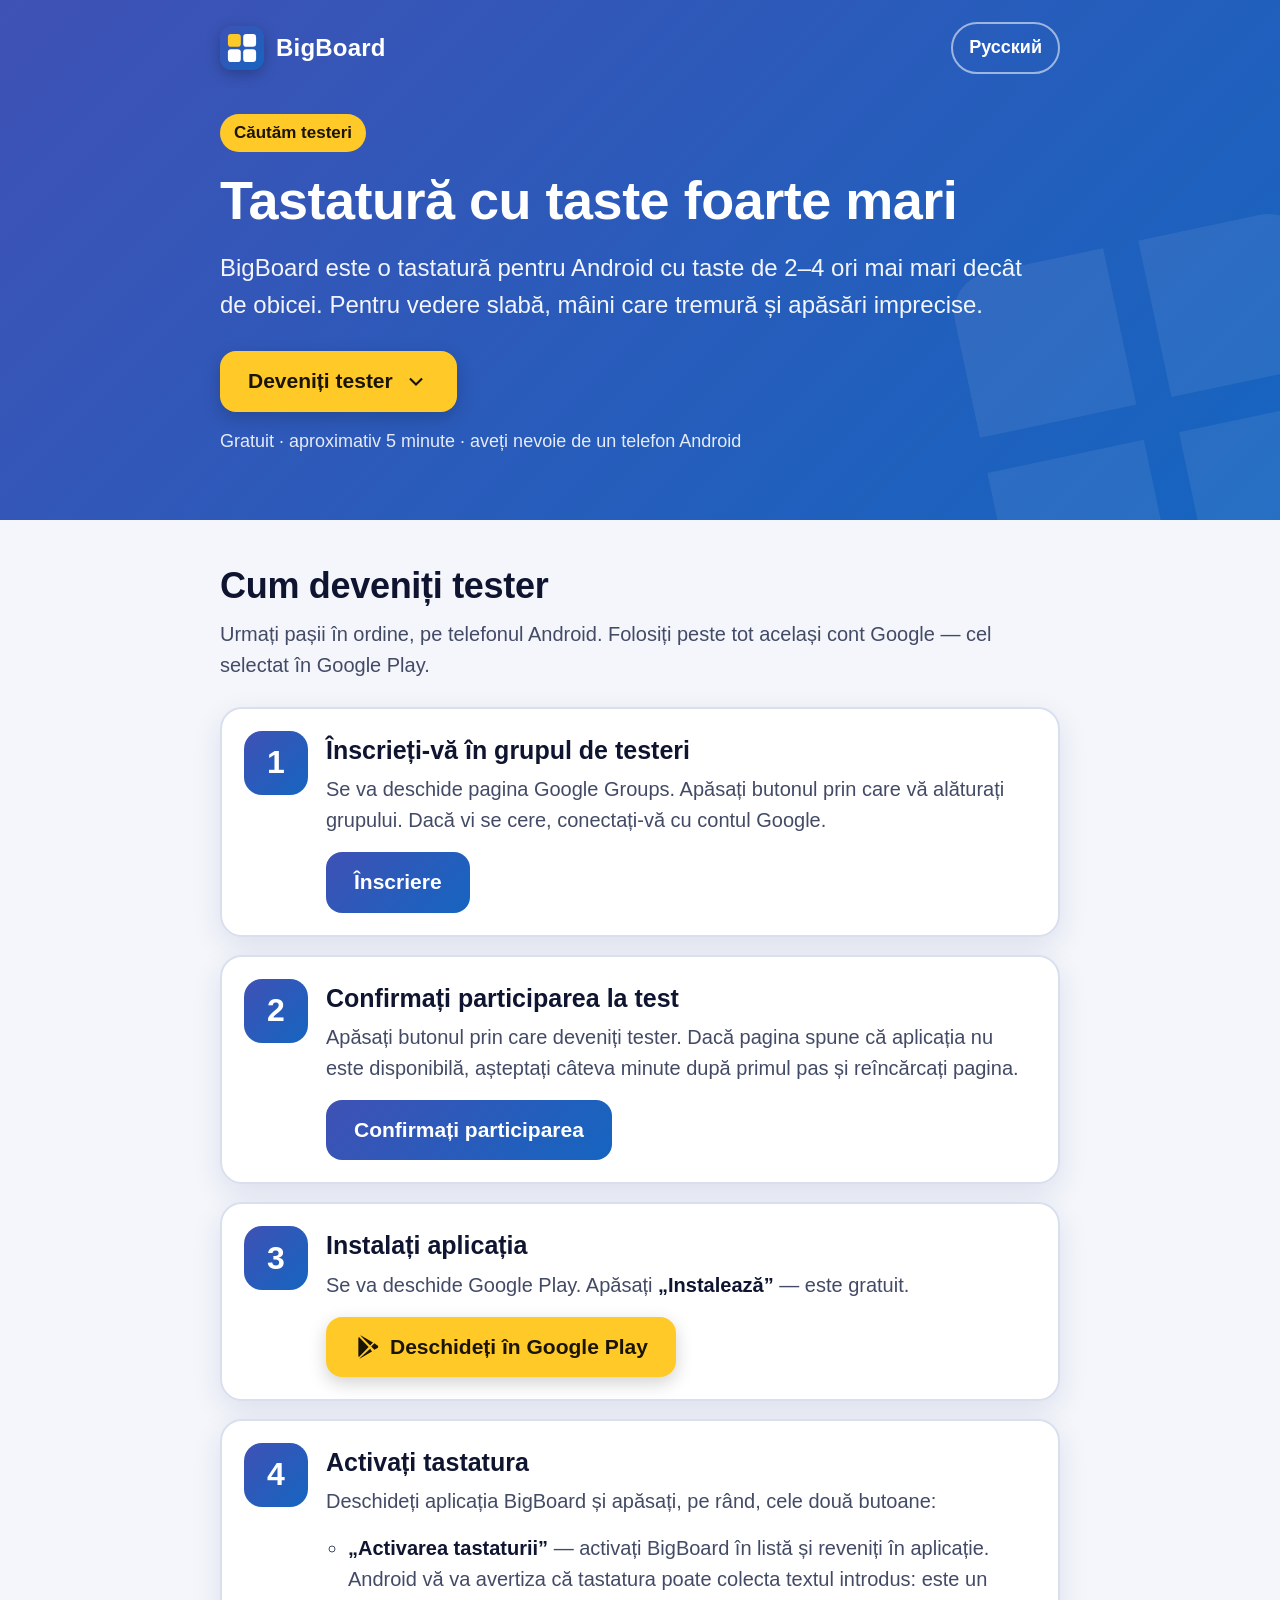
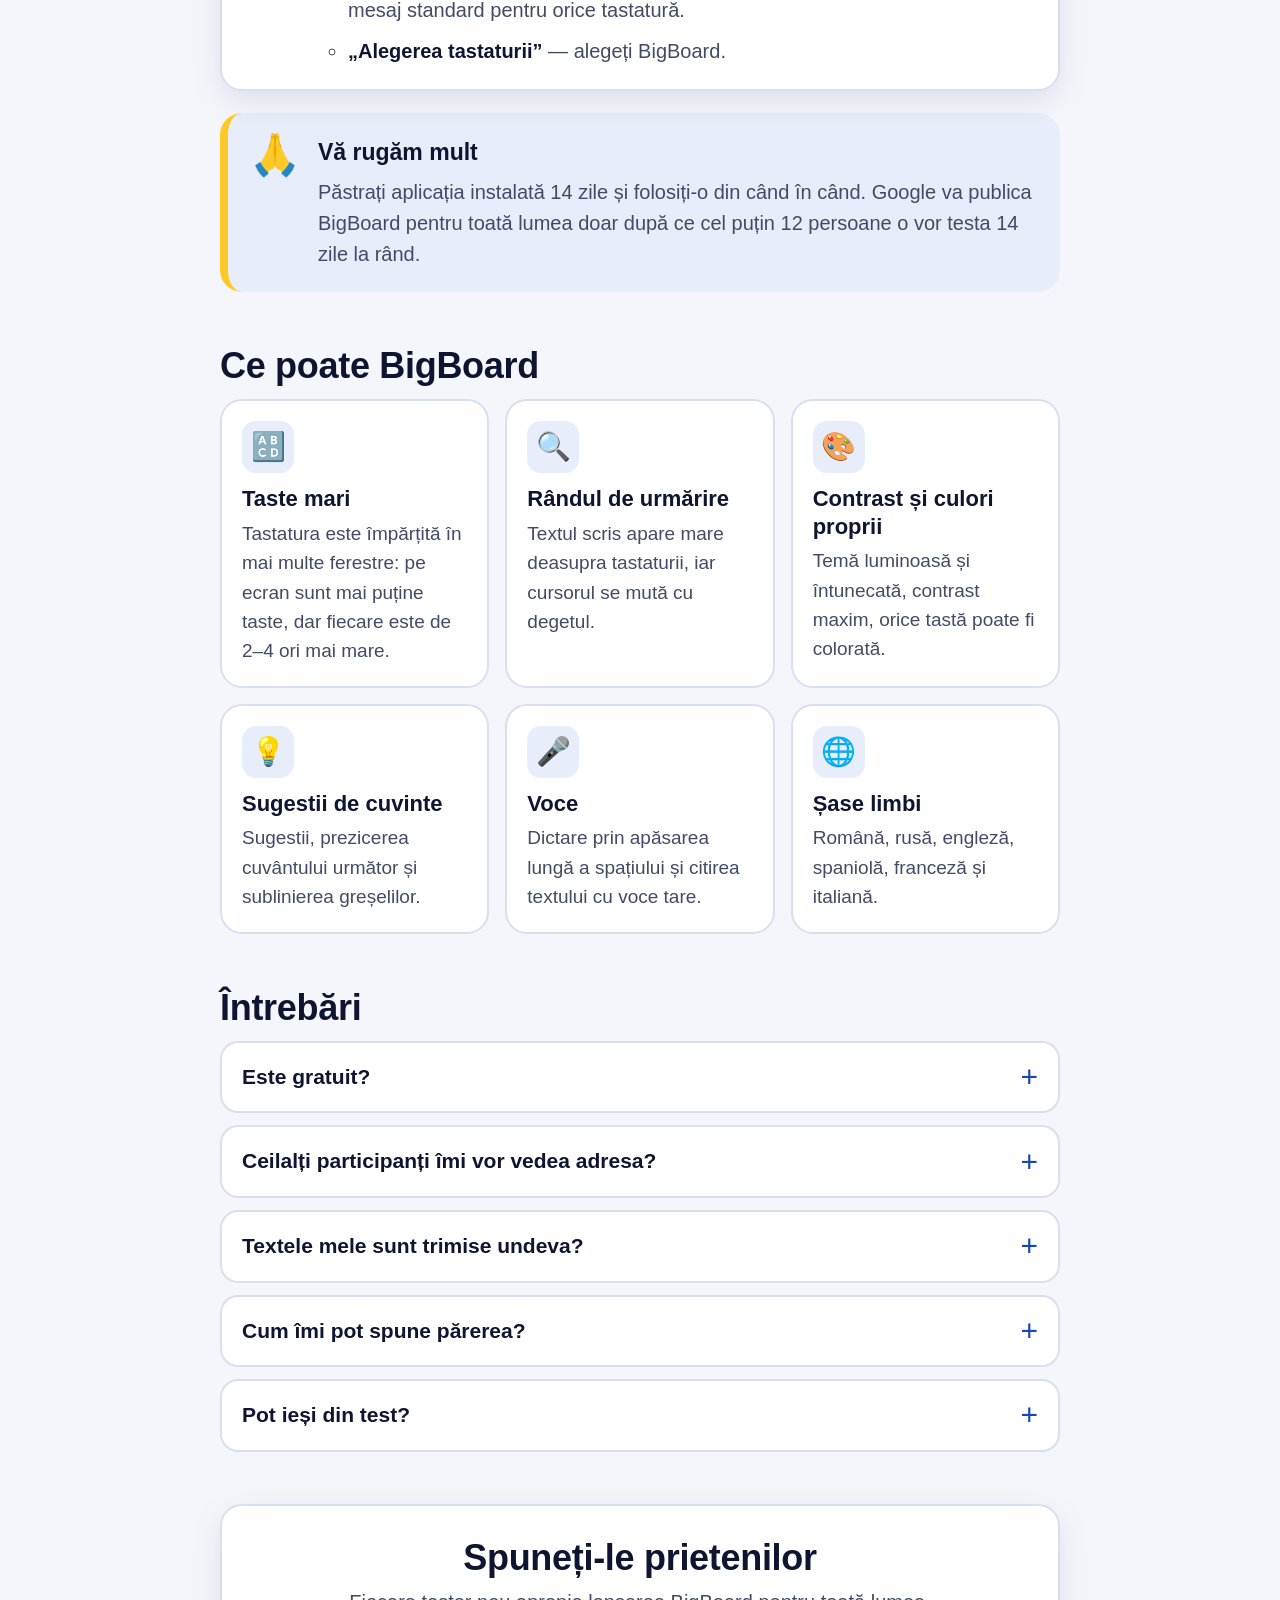
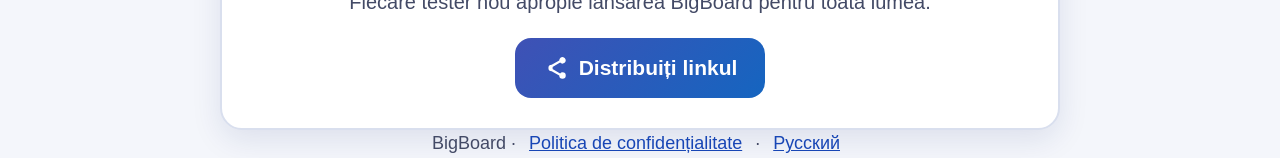
==== ro/index.html @ 8b1fb1ec "Страница набора тестировщиков BigBoard (RU/RO) Co-Authored-By: Claude Opus 5.5 <noreply@anthropic.co" ====
<!doctype html>
<html lang="ro">
<head>
  <meta charset="utf-8">
  <meta name="viewport" content="width=device-width, initial-scale=1">
  <title>BigBoard — deveniți tester</title>
  <meta name="description" content="Tastatură pentru Android cu taste foarte mari. Ajutați-ne s-o lansăm în Google Play: înscrieți-vă ca tester — este gratuit și durează aproximativ 5 minute.">
  <meta name="theme-color" content="#3F51B5">
  <link rel="canonical" href="https://vestmd.github.io/bigboard/ro/">
  <link rel="alternate" hreflang="ro" href="https://vestmd.github.io/bigboard/ro/">
  <link rel="alternate" hreflang="ru" href="https://vestmd.github.io/bigboard/ru/">

  <meta property="og:type" content="website">
  <meta property="og:site_name" content="BigBoard">
  <meta property="og:locale" content="ro_RO">
  <meta property="og:url" content="https://vestmd.github.io/bigboard/ro/">
  <meta property="og:title" content="BigBoard — tastatură cu taste foarte mari">
  <meta property="og:description" content="Căutăm testeri! Gratuit și în aproximativ 5 minute: înscrieți-vă și instalați aplicația din Google Play.">
  <meta property="og:image" content="https://vestmd.github.io/bigboard/assets/og-ro.jpg">
  <meta property="og:image:type" content="image/jpeg">
  <meta property="og:image:width" content="1200">
  <meta property="og:image:height" content="630">
  <meta property="og:image:alt" content="BigBoard — tastatură cu taste foarte mari. Căutăm testeri.">
  <meta name="twitter:card" content="summary_large_image">
  <meta name="twitter:title" content="BigBoard — tastatură cu taste foarte mari">
  <meta name="twitter:description" content="Căutăm testeri! Gratuit, aproximativ 5 minute.">
  <meta name="twitter:image" content="https://vestmd.github.io/bigboard/assets/og-ro.jpg">

  <link rel="icon" href="../assets/icon.svg" type="image/svg+xml">
  <link rel="apple-touch-icon" href="../assets/icon-512.png">
  <link rel="stylesheet" href="../assets/style.css">
</head>
<body>
  <header class="hero">
    <div class="wrap">
      <div class="topbar">
        <a class="brand" href="./"><img src="../assets/icon.svg" alt="" width="44" height="44">BigBoard</a>
        <a class="lang" href="../ru/" hreflang="ru" lang="ru">Русский</a>
      </div>
      <p class="eyebrow">Căutăm testeri</p>
      <h1>Tastatură cu taste foarte mari</h1>
      <p class="lead">BigBoard este o tastatură pentru Android cu taste de 2–4 ori mai mari decât de obicei. Pentru vedere slabă, mâini care tremură și apăsări imprecise.</p>
      <a class="btn btn-amber" href="#join">Deveniți tester
        <svg viewBox="0 0 24 24" aria-hidden="true"><path fill="currentColor" d="M12 16.6 5.7 10.3l1.4-1.4 4.9 4.9 4.9-4.9 1.4 1.4z"/></svg>
      </a>
      <p class="meta">Gratuit · aproximativ 5 minute · aveți nevoie de un telefon Android</p>
    </div>
  </header>

  <main class="wrap">
    <section id="join">
      <h2>Cum deveniți tester</h2>
      <p class="intro">Urmați pașii în ordine, pe telefonul Android. Folosiți peste tot același cont Google — cel selectat în Google Play.</p>

      <ol class="steps">
        <li class="step" data-step="1">
          <div class="num" aria-hidden="true">1</div>
          <div>
            <h3>Înscrieți-vă în grupul de testeri<span class="done-badge">✓ Gata</span></h3>
            <p>Se va deschide pagina Google Groups. Apăsați butonul prin care vă alăturați grupului. Dacă vi se cere, conectați-vă cu contul Google.</p>
            <a class="btn btn-blue" href="https://groups.google.com/g/bigboard-testers" target="_blank" rel="noopener" data-step-link="1">Înscriere</a>
          </div>
        </li>
        <li class="step" data-step="2">
          <div class="num" aria-hidden="true">2</div>
          <div>
            <h3>Confirmați participarea la test<span class="done-badge">✓ Gata</span></h3>
            <p>Apăsați butonul prin care deveniți tester. Dacă pagina spune că aplicația nu este disponibilă, așteptați câteva minute după primul pas și reîncărcați pagina.</p>
            <a class="btn btn-blue" href="https://play.google.com/apps/testing/ru.bigboard.keyboard" target="_blank" rel="noopener" data-step-link="2">Confirmați participarea</a>
          </div>
        </li>
        <li class="step" data-step="3">
          <div class="num" aria-hidden="true">3</div>
          <div>
            <h3>Instalați aplicația<span class="done-badge">✓ Gata</span></h3>
            <p>Se va deschide Google Play. Apăsați <b>„Instalează”</b> — este gratuit.</p>
            <a class="btn btn-amber" href="https://play.google.com/store/apps/details?id=ru.bigboard.keyboard" target="_blank" rel="noopener" data-step-link="3">
              <svg viewBox="0 0 24 24" aria-hidden="true"><path fill="currentColor" d="M4.6 2.7c-.4.3-.6.8-.6 1.4v15.8c0 .6.2 1.1.6 1.4l8.9-9.3zm10.3 7.8 2.6-2.7L6.8 1.6c-.3-.2-.6-.2-.9-.2zm0 3-9.9 9.1c.3 0 .6 0 .9-.2l10.7-6.2zm3.9-4.9-2.9 3 2.9 3 2.9-1.7c.9-.5.9-1.9 0-2.4z"/></svg>
              Deschideți în Google Play
            </a>
          </div>
        </li>
        <li class="step" data-step="4">
          <div class="num" aria-hidden="true">4</div>
          <div>
            <h3>Activați tastatura</h3>
            <p>Deschideți aplicația BigBoard și apăsați, pe rând, cele două butoane:</p>
            <ul>
              <li><b>„Activarea tastaturii”</b> — activați BigBoard în listă și reveniți în aplicație. Android vă va avertiza că tastatura poate colecta textul introdus: este un mesaj standard pentru orice tastatură.</li>
              <li><b>„Alegerea tastaturii”</b> — alegeți BigBoard.</li>
            </ul>
          </div>
        </li>
      </ol>

      <div class="callout">
        <div class="ico" aria-hidden="true">🙏</div>
        <div>
          <h3>Vă rugăm mult</h3>
          <p>Păstrați aplicația instalată 14 zile și folosiți-o din când în când. Google va publica BigBoard pentru toată lumea doar după ce cel puțin 12 persoane o vor testa 14 zile la rând.</p>
        </div>
      </div>
    </section>

    <section>
      <h2>Ce poate BigBoard</h2>
      <div class="features">
        <div class="feature">
          <div class="ico" aria-hidden="true">🔠</div>
          <h3>Taste mari</h3>
          <p>Tastatura este împărțită în mai multe ferestre: pe ecran sunt mai puține taste, dar fiecare este de 2–4 ori mai mare.</p>
        </div>
        <div class="feature">
          <div class="ico" aria-hidden="true">🔍</div>
          <h3>Rândul de urmărire</h3>
          <p>Textul scris apare mare deasupra tastaturii, iar cursorul se mută cu degetul.</p>
        </div>
        <div class="feature">
          <div class="ico" aria-hidden="true">🎨</div>
          <h3>Contrast și culori proprii</h3>
          <p>Temă luminoasă și întunecată, contrast maxim, orice tastă poate fi colorată.</p>
        </div>
        <div class="feature">
          <div class="ico" aria-hidden="true">💡</div>
          <h3>Sugestii de cuvinte</h3>
          <p>Sugestii, prezicerea cuvântului următor și sublinierea greșelilor.</p>
        </div>
        <div class="feature">
          <div class="ico" aria-hidden="true">🎤</div>
          <h3>Voce</h3>
          <p>Dictare prin apăsarea lungă a spațiului și citirea textului cu voce tare.</p>
        </div>
        <div class="feature">
          <div class="ico" aria-hidden="true">🌐</div>
          <h3>Șase limbi</h3>
          <p>Română, rusă, engleză, spaniolă, franceză și italiană.</p>
        </div>
      </div>
    </section>

    <section>
      <h2>Întrebări</h2>
      <div class="faq">
        <details>
          <summary>Este gratuit?</summary>
          <p>Da. Descărcarea este gratuită, iar în timpul testării toate funcțiile sunt disponibile.</p>
        </details>
        <details>
          <summary>Ceilalți participanți îmi vor vedea adresa?</summary>
          <p>Nu. Lista membrilor grupului o vede doar dezvoltatorul.</p>
        </details>
        <details>
          <summary>Textele mele sunt trimise undeva?</summary>
          <p>Nu. Tot ce scrieți este procesat doar pe telefon. Detalii — în <a href="https://vestmd.github.io/bigboard-privacy/" target="_blank" rel="noopener">politica de confidențialitate</a>.</p>
        </details>
        <details>
          <summary>Cum îmi pot spune părerea?</summary>
          <p>Pe pagina BigBoard din Google Play. Părerile testerilor le vede doar dezvoltatorul.</p>
        </details>
        <details>
          <summary>Pot ieși din test?</summary>
          <p>Da, oricând, de la linkul din pasul al doilea. Dar vă rugăm mult să rămâneți cel puțin 14 zile.</p>
        </details>
      </div>
    </section>

    <div class="share">
      <h2>Spuneți-le prietenilor</h2>
      <p>Fiecare tester nou apropie lansarea BigBoard pentru toată lumea.</p>
      <button class="btn btn-blue" id="share" type="button"
              data-url="https://vestmd.github.io/bigboard/ro/"
              data-text="Tastatură cu taste foarte mari pentru Android. Se caută testeri — gratuit, 5 minute:"
              data-copied="Linkul a fost copiat ✓">
        <svg viewBox="0 0 24 24" aria-hidden="true"><path fill="currentColor" d="M18 16a3 3 0 0 0-2.2 1l-7-4a3 3 0 0 0 0-2l7-4A3 3 0 1 0 15 5l-7 4a3 3 0 1 0 0 6l7 4a3 3 0 1 0 3-3z"/></svg>
        <span class="label">Distribuiți linkul</span>
      </button>
    </div>
  </main>

  <footer class="wrap">
    BigBoard · <a href="https://vestmd.github.io/bigboard-privacy/" target="_blank" rel="noopener">Politica de confidențialitate</a> · <a href="../ru/" hreflang="ru" lang="ru">Русский</a>
  </footer>

  <script src="../assets/app.js"></script>
</body>
</html>
---- assets/style.css ----
/* Страница набора тестировщиков BigBoard. Крупный шрифт и высокий контраст — аудитория со слабым зрением. */
:root {
  --brand-1: #3F51B5;
  --brand-2: #1565C0;
  --amber: #FFCA28;
  --amber-ink: #1A1400;
  --bg: #F4F6FB;
  --card: #FFFFFF;
  --ink: #0F1530;
  --muted: #434A66;
  --line: #D9DFEE;
  --soft: #E8EDFB;
  --ok: #17803A;
  --ok-bg: #E3F5E8;
  --link: #1846B5;
  --shadow: 0 10px 30px rgba(21, 40, 110, .10);
  --radius: 22px;
}

@media (prefers-color-scheme: dark) {
  :root {
    --bg: #0C1122;
    --card: #151C34;
    --ink: #F3F5FB;
    --muted: #B9C0D8;
    --line: #2A3352;
    --soft: #1D2747;
    --ok: #5FD685;
    --ok-bg: #12301E;
    --link: #8DB2FF;
    --shadow: 0 10px 30px rgba(0, 0, 0, .35);
  }
}

* { box-sizing: border-box; }

html { -webkit-text-size-adjust: 100%; scroll-behavior: smooth; }

body {
  margin: 0;
  background: var(--bg);
  color: var(--ink);
  font-family: "Segoe UI", Roboto, "Noto Sans", -apple-system, BlinkMacSystemFont, Arial, sans-serif;
  font-size: 20px;
  line-height: 1.55;
}

a { color: var(--link); }
a:focus-visible, button:focus-visible { outline: 4px solid var(--amber); outline-offset: 3px; }

.wrap { max-width: 880px; margin: 0 auto; padding: 0 20px; }

/* ── Шапка-герой ─────────────────────────────────────────── */
.hero {
  position: relative;
  overflow: hidden;
  color: #fff;
  background: linear-gradient(135deg, var(--brand-1) 0%, var(--brand-2) 100%);
  padding: 22px 0 64px;
}

.hero::after {
  /* Декоративные «клавиши» на фоне */
  content: "";
  position: absolute;
  right: -60px;
  bottom: -80px;
  width: 360px;
  height: 360px;
  background:
    linear-gradient(#fff, #fff) 0 0 / 160px 160px no-repeat,
    linear-gradient(#fff, #fff) 196px 0 / 160px 160px no-repeat,
    linear-gradient(#fff, #fff) 0 196px / 160px 160px no-repeat,
    linear-gradient(#fff, #fff) 196px 196px / 160px 160px no-repeat;
  opacity: .07;
  border-radius: 40px;
  transform: rotate(-12deg);
  pointer-events: none;
}

.topbar {
  display: flex;
  align-items: center;
  justify-content: space-between;
  gap: 12px;
  margin-bottom: 40px;
}

.brand {
  display: flex;
  align-items: center;
  gap: 12px;
  font-weight: 700;
  font-size: 24px;
  letter-spacing: .2px;
  color: #fff;
  text-decoration: none;
}

.brand img { width: 44px; height: 44px; border-radius: 12px; box-shadow: 0 4px 14px rgba(0,0,0,.25); }

.lang {
  color: #fff;
  font-weight: 600;
  font-size: 18px;
  text-decoration: none;
  padding: 10px 16px;
  border: 2px solid rgba(255,255,255,.55);
  border-radius: 999px;
  min-height: 48px;
  display: inline-flex;
  align-items: center;
}

.lang:hover { background: rgba(255,255,255,.12); }

.eyebrow {
  display: inline-block;
  background: var(--amber);
  color: var(--amber-ink);
  font-weight: 700;
  font-size: 17px;
  padding: 6px 14px;
  border-radius: 999px;
  margin: 0 0 18px;
}

.hero h1 {
  font-size: clamp(34px, 7vw, 54px);
  line-height: 1.12;
  margin: 0 0 18px;
  letter-spacing: -.5px;
  max-width: 14em;
}

.hero p.lead {
  font-size: clamp(20px, 3.4vw, 24px);
  margin: 0 0 28px;
  max-width: 34em;
  color: rgba(255,255,255,.94);
}

.hero .meta {
  margin: 16px 0 0;
  font-size: 18px;
  color: rgba(255,255,255,.88);
}

/* ── Кнопки ──────────────────────────────────────────────── */
.btn {
  display: inline-flex;
  align-items: center;
  justify-content: center;
  gap: 10px;
  min-height: 60px;
  padding: 14px 28px;
  border-radius: 16px;
  font: inherit;
  font-weight: 700;
  font-size: 21px;
  text-decoration: none;
  border: 0;
  cursor: pointer;
  transition: transform .08s ease, filter .15s ease;
}

.btn:active { transform: translateY(1px) scale(.99); }
.btn:hover { filter: brightness(1.06); }

.btn-amber { background: var(--amber); color: var(--amber-ink); box-shadow: 0 6px 18px rgba(0,0,0,.18); }
.btn-blue { background: linear-gradient(135deg, var(--brand-1), var(--brand-2)); color: #fff; }
.btn-ghost { background: var(--soft); color: var(--ink); }

.btn svg { width: 26px; height: 26px; flex: none; }

/* ── Секции ──────────────────────────────────────────────── */
main { padding-bottom: 40px; }

section { padding: 44px 0 8px; }

h2 {
  font-size: clamp(28px, 5vw, 36px);
  line-height: 1.2;
  margin: 0 0 12px;
  letter-spacing: -.3px;
}

.intro { color: var(--muted); margin: 0 0 26px; font-size: 20px; }

/* Шаги */
.steps { list-style: none; margin: 0; padding: 0; display: grid; gap: 18px; }

.step {
  position: relative;
  display: grid;
  grid-template-columns: 64px 1fr;
  gap: 18px;
  background: var(--card);
  border: 2px solid var(--line);
  border-radius: var(--radius);
  padding: 22px;
  box-shadow: var(--shadow);
}

.step .num {
  width: 64px;
  height: 64px;
  border-radius: 18px;
  display: grid;
  place-items: center;
  font-size: 32px;
  font-weight: 800;
  color: #fff;
  background: linear-gradient(135deg, var(--brand-1), var(--brand-2));
}

.step h3 { margin: 4px 0 8px; font-size: 25px; line-height: 1.25; }
.step p { margin: 0 0 16px; color: var(--muted); }
.step ul { margin: 0; padding-left: 22px; color: var(--muted); }
.step li + li { margin-top: 10px; }
.step b, .step strong { color: var(--ink); }

.done-badge {
  display: none;
  align-items: center;
  gap: 6px;
  margin-left: 12px;
  font-size: 18px;
  font-weight: 700;
  color: var(--ok);
}

.step.done { border-color: var(--ok); }
.step.done .num { background: var(--ok); }
.step.done .done-badge { display: inline-flex; }

/* Просьба про 14 дней */
.callout {
  margin-top: 22px;
  display: grid;
  grid-template-columns: 52px 1fr;
  gap: 16px;
  align-items: start;
  background: var(--soft);
  border-radius: var(--radius);
  padding: 22px;
  border-left: 8px solid var(--amber);
}

.callout .ico { font-size: 40px; line-height: 1; }
.callout h3 { margin: 0 0 6px; font-size: 23px; }
.callout p { margin: 0; color: var(--muted); }

/* Возможности */
.features { display: grid; grid-template-columns: repeat(auto-fit, minmax(240px, 1fr)); gap: 16px; }

.feature {
  background: var(--card);
  border: 2px solid var(--line);
  border-radius: var(--radius);
  padding: 20px;
}

.feature .ico {
  width: 52px;
  height: 52px;
  border-radius: 14px;
  display: grid;
  place-items: center;
  font-size: 28px;
  background: var(--soft);
  margin-bottom: 12px;
}

.feature h3 { margin: 0 0 6px; font-size: 22px; line-height: 1.25; }
.feature p { margin: 0; color: var(--muted); font-size: 19px; }

/* Вопросы */
.faq { display: grid; gap: 12px; }

.faq details {
  background: var(--card);
  border: 2px solid var(--line);
  border-radius: 18px;
  padding: 0 20px;
}

.faq summary {
  cursor: pointer;
  list-style: none;
  font-weight: 700;
  font-size: 21px;
  padding: 18px 36px 18px 0;
  position: relative;
  min-height: 60px;
}

.faq summary::-webkit-details-marker { display: none; }

.faq summary::after {
  content: "+";
  position: absolute;
  right: 0;
  top: 50%;
  transform: translateY(-50%);
  font-size: 30px;
  font-weight: 400;
  color: var(--link);
}

.faq details[open] summary::after { content: "−"; }
.faq details p { margin: 0 0 18px; color: var(--muted); }

/* Поделиться */
.share {
  margin-top: 44px;
  text-align: center;
  background: var(--card);
  border: 2px solid var(--line);
  border-radius: var(--radius);
  padding: 30px 22px;
  box-shadow: var(--shadow);
}

.share h2 { margin-bottom: 8px; }
.share p { color: var(--muted); margin: 0 0 20px; }

footer {
  padding: 30px 0 46px;
  color: var(--muted);
  font-size: 18px;
  text-align: center;
}

footer a { margin: 0 8px; }

/* Выбор языка на корневой странице */
.chooser { display: grid; gap: 16px; margin-top: 8px; max-width: 520px; }
.chooser .btn { width: 100%; font-size: 24px; min-height: 72px; }

@media (max-width: 560px) {
  body { font-size: 19px; }
  .step { grid-template-columns: 1fr; gap: 12px; padding: 20px; }
  .step .num { width: 54px; height: 54px; font-size: 28px; border-radius: 16px; }
  .step .btn, .hero .btn, .share .btn { width: 100%; }
  .callout { grid-template-columns: 1fr; }
  .topbar { margin-bottom: 30px; }
}

@media (prefers-reduced-motion: reduce) {
  html { scroll-behavior: auto; }
  .btn { transition: none; }
}
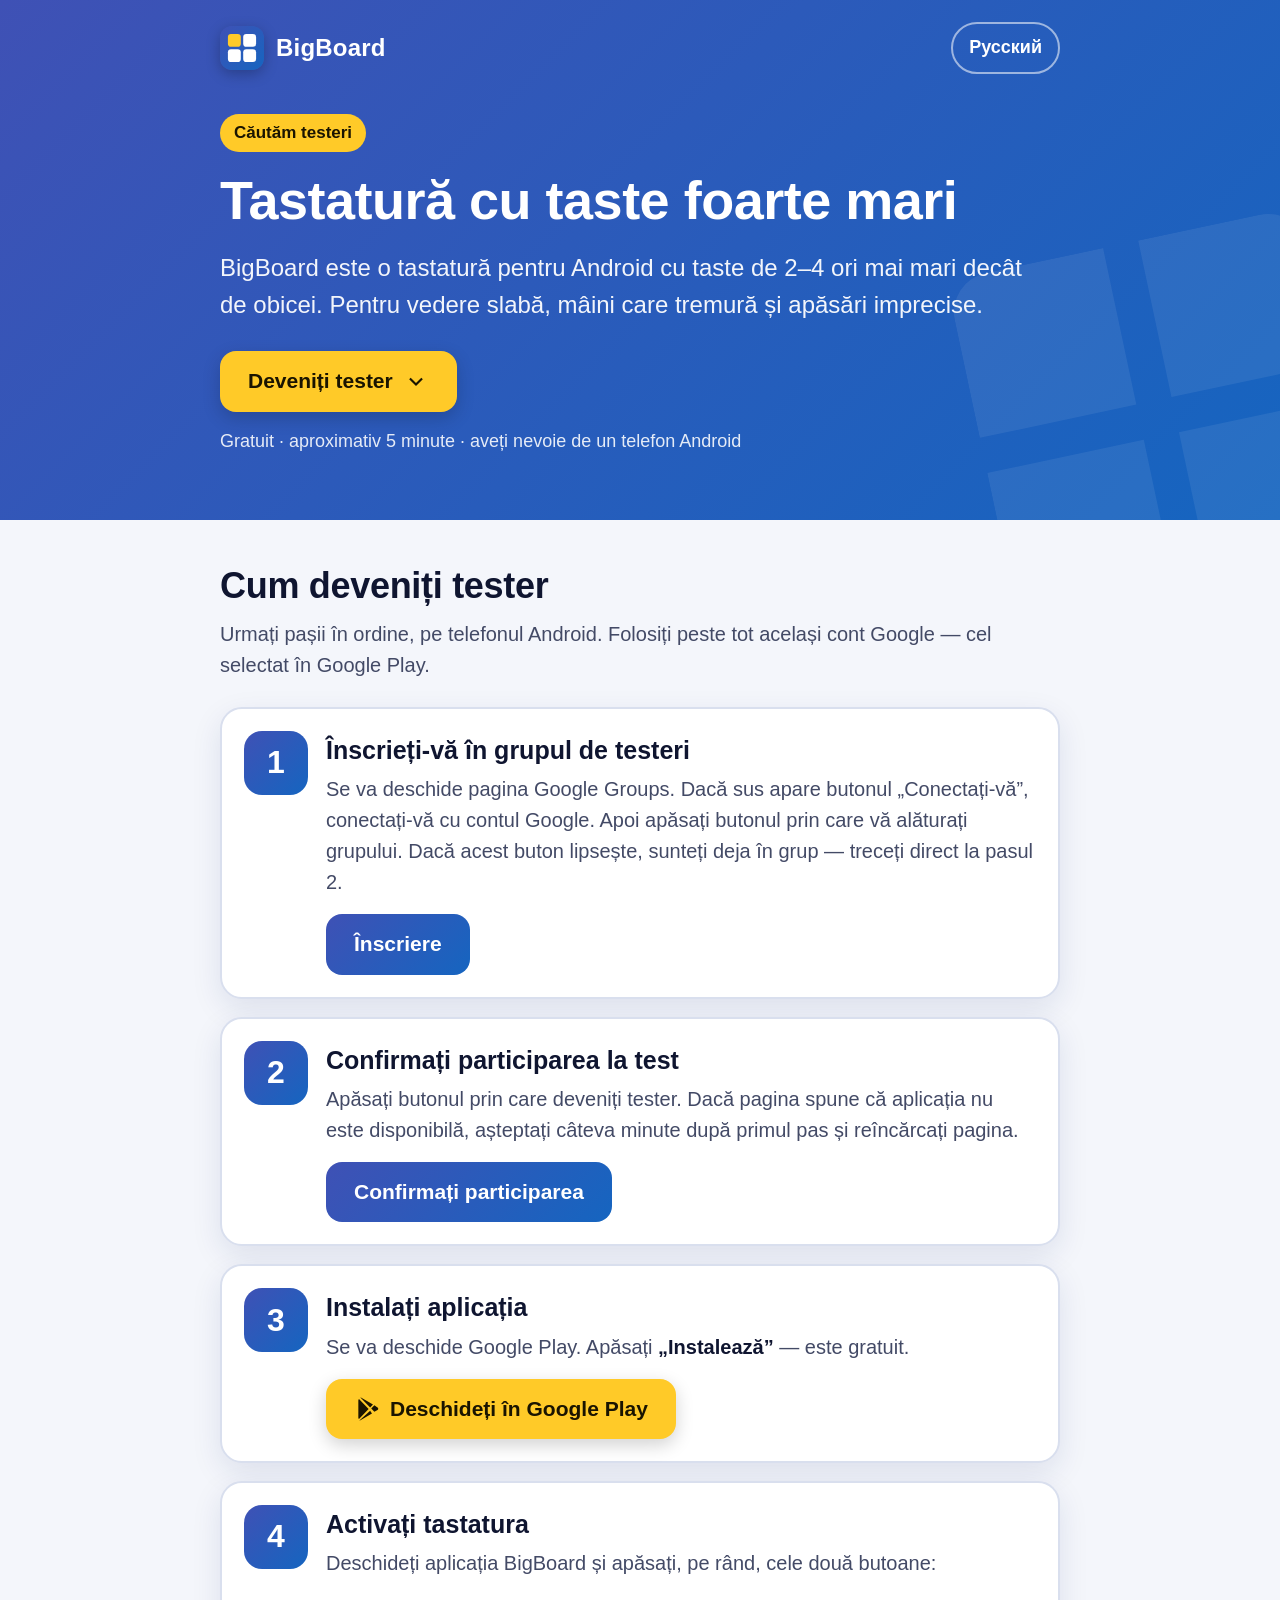
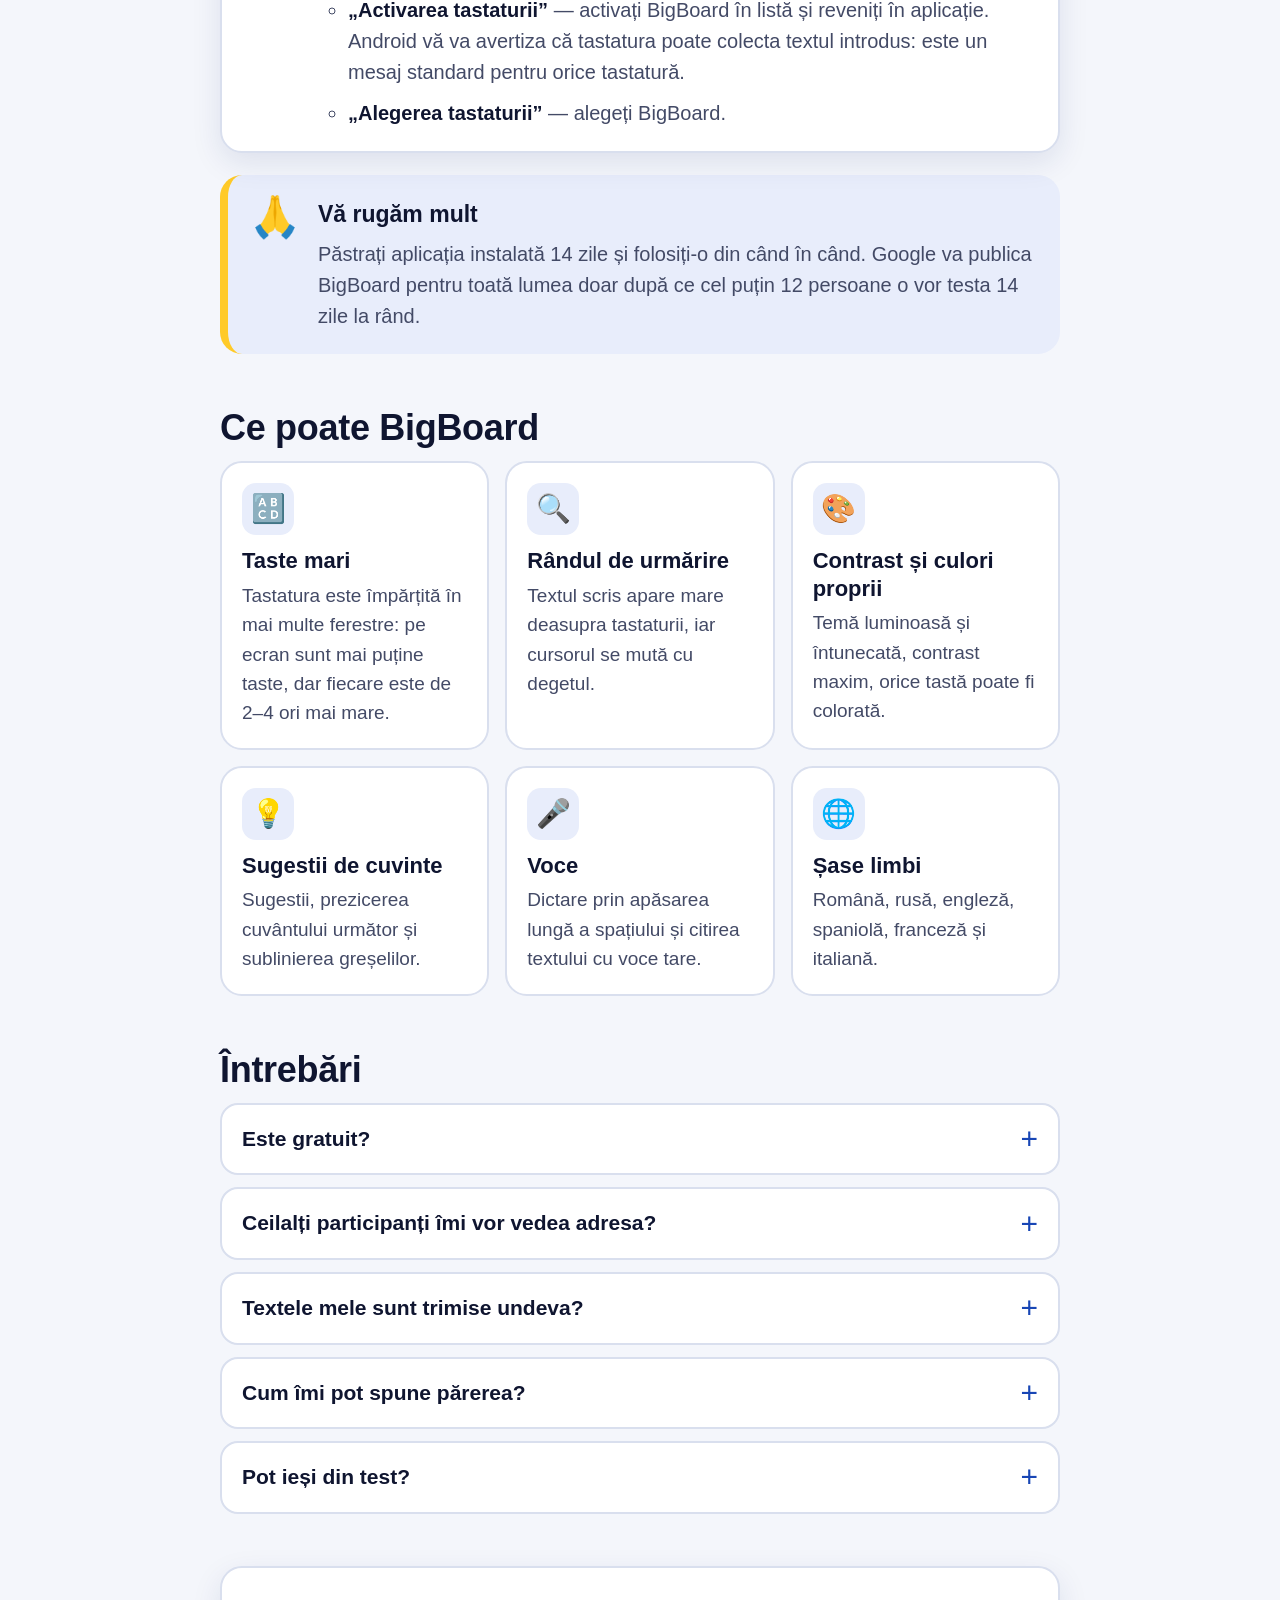
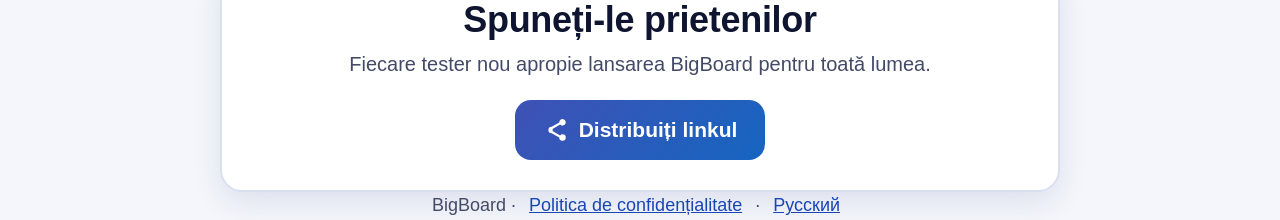
==== commit 64725cad: "Шаг 1: вход в аккаунт и подсказка для тех, кто уже в группе Co-Authored-By: Claude Opus 5.5 <noreply" ====
--- a/ro/index.html
+++ b/ro/index.html
@@ -57,7 +57,7 @@
           <div class="num" aria-hidden="true">1</div>
           <div>
             <h3>Înscrieți-vă în grupul de testeri<span class="done-badge">✓ Gata</span></h3>
-            <p>Se va deschide pagina Google Groups. Apăsați butonul prin care vă alăturați grupului. Dacă vi se cere, conectați-vă cu contul Google.</p>
+            <p>Se va deschide pagina Google Groups. Dacă sus apare butonul „Conectați-vă”, conectați-vă cu contul Google. Apoi apăsați butonul prin care vă alăturați grupului. Dacă acest buton lipsește, sunteți deja în grup — treceți direct la pasul 2.</p>
             <a class="btn btn-blue" href="https://groups.google.com/g/bigboard-testers" target="_blank" rel="noopener" data-step-link="1">Înscriere</a>
           </div>
         </li>
